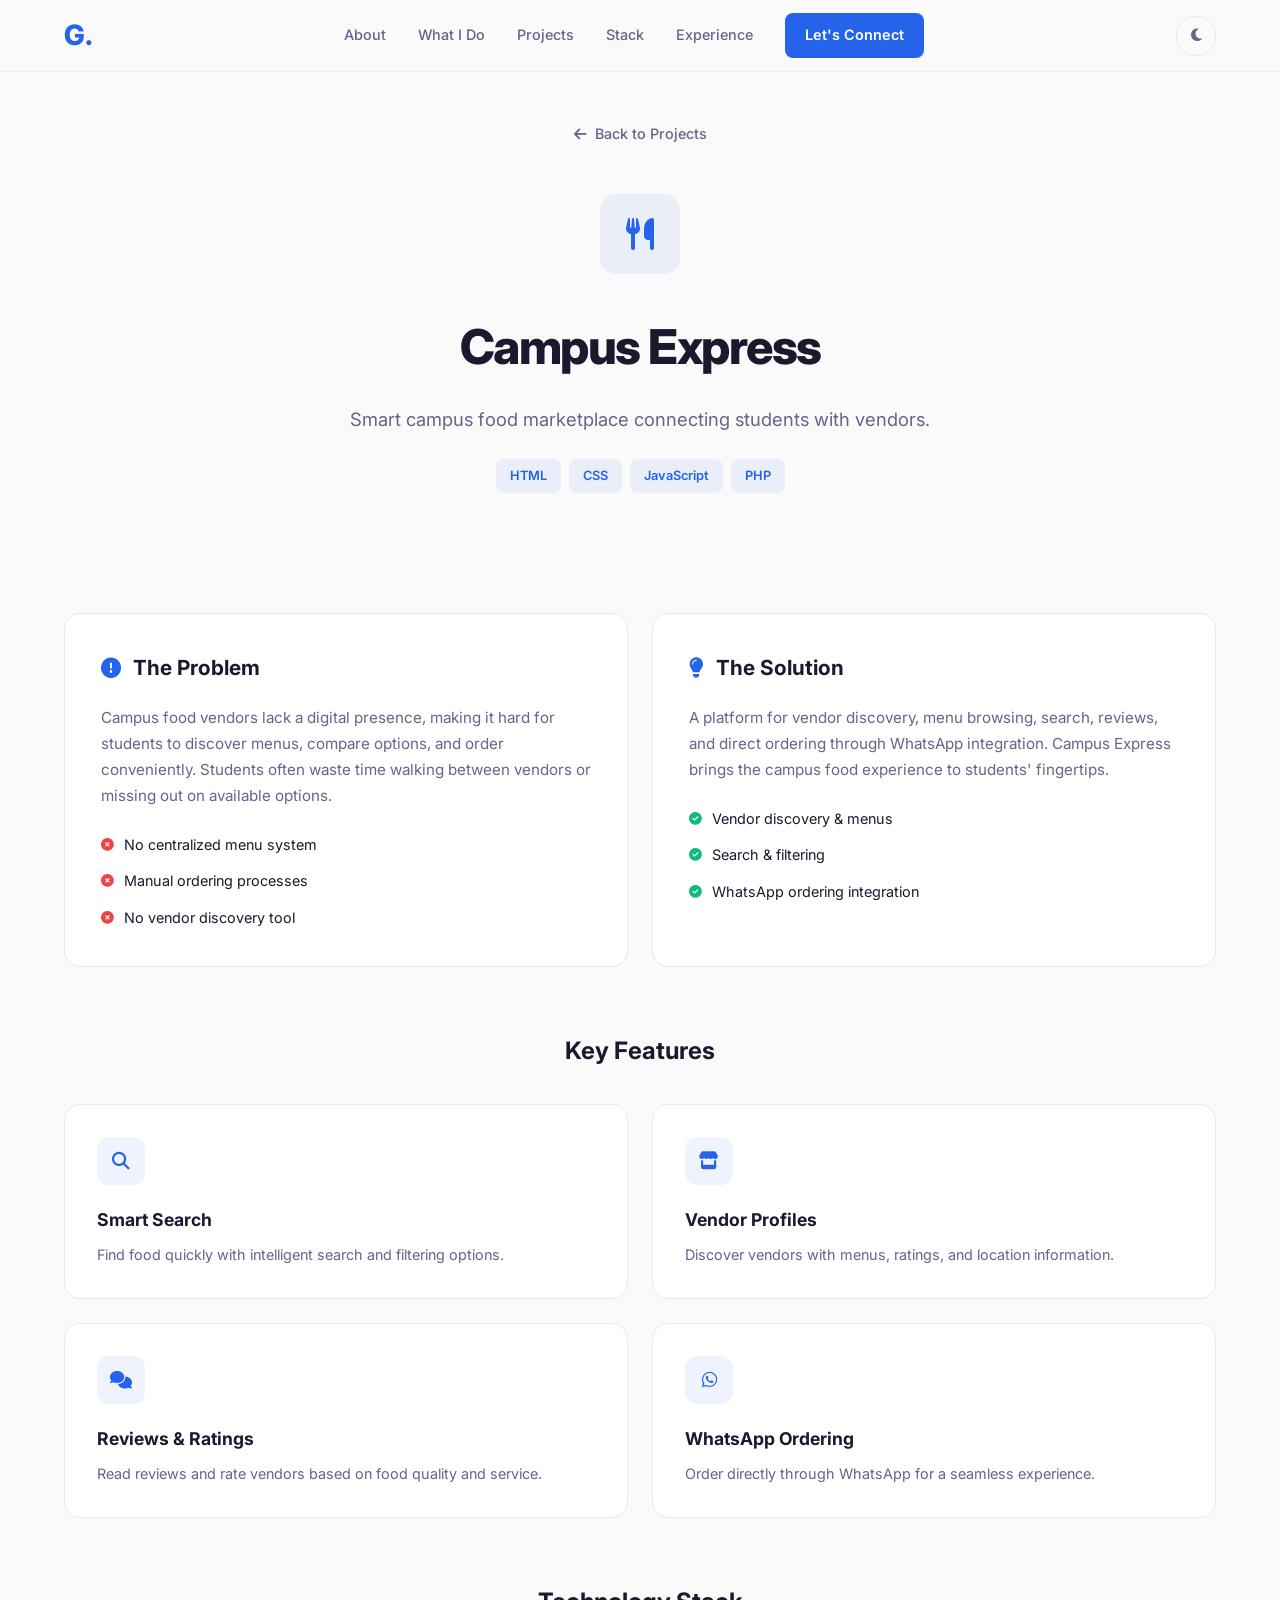
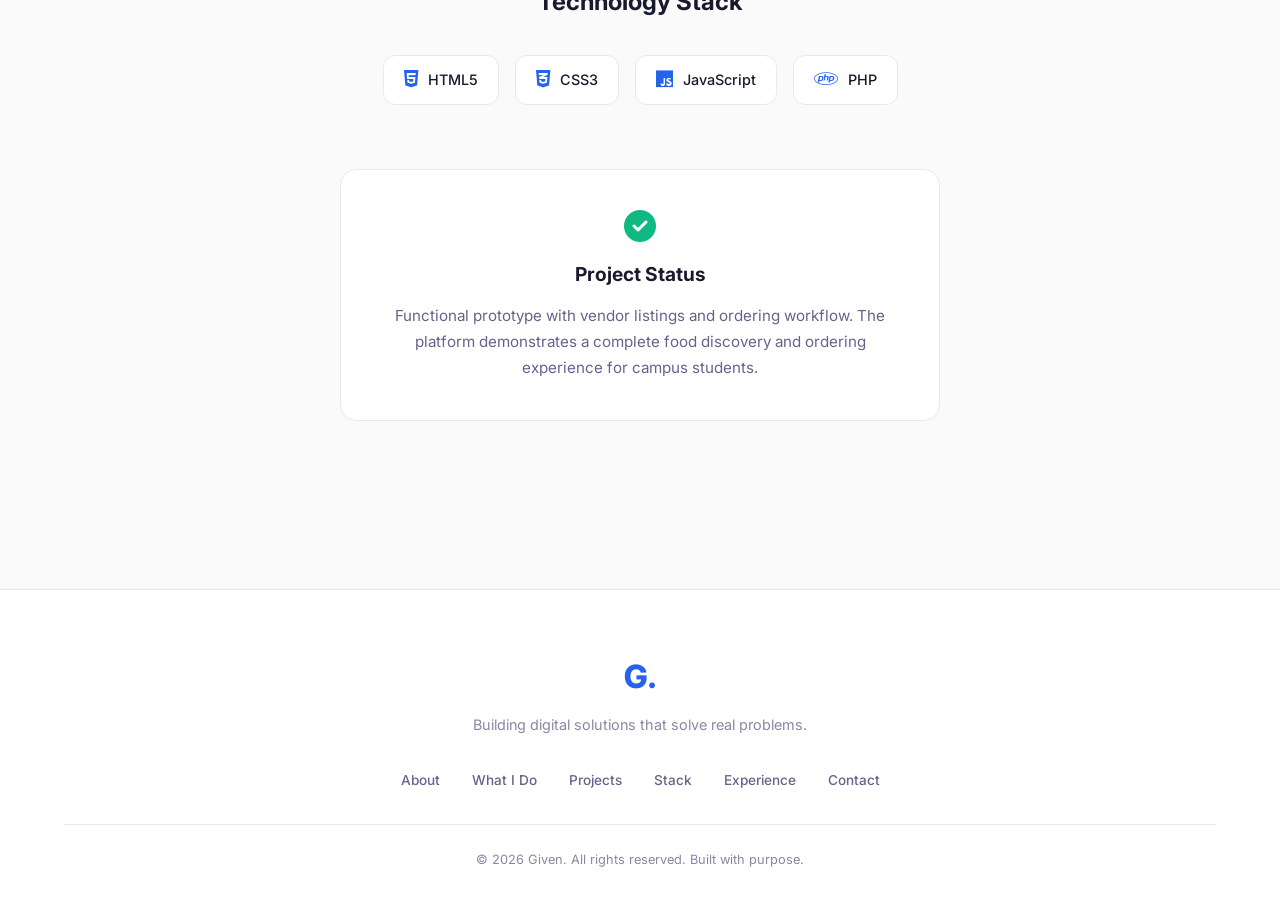
==== project-1.html @ f376f9a6 "Initial commit: Portfolio site with individual project pages" ====
<!DOCTYPE html>
<html lang="en">
<head>
  <meta charset="UTF-8">
  <meta name="viewport" content="width=device-width, initial-scale=1.0">
  <title>Campus Express — Given Portfolio</title>
  <link rel="stylesheet" href="css/style.css">
  <link rel="preconnect" href="https://fonts.googleapis.com">
  <link rel="preconnect" href="https://fonts.gstatic.com" crossorigin>
  <link href="https://fonts.googleapis.com/css2?family=Inter:wght@300;400;500;600;700;800;900&display=swap" rel="stylesheet">
  <link rel="stylesheet" href="https://cdnjs.cloudflare.com/ajax/libs/font-awesome/6.5.0/css/all.min.css">
</head>
<body>

  <!-- Navigation -->
  <nav class="navbar" id="navbar">
    <div class="nav-container">
      <a href="index.html" class="nav-logo">G.</a>
      <div class="nav-links" id="nav-links">
        <a href="index.html#about" class="nav-link">About</a>
        <a href="index.html#capabilities" class="nav-link">What I Do</a>
        <a href="index.html#projects" class="nav-link">Projects</a>
        <a href="index.html#stack" class="nav-link">Stack</a>
        <a href="index.html#experience" class="nav-link">Experience</a>
        <a href="index.html#contact" class="nav-link nav-link--cta">Let's Connect</a>
      </div>
      <button class="nav-toggle" id="nav-toggle" aria-label="Toggle navigation">
        <span></span><span></span><span></span>
      </button>
      <button class="theme-toggle" id="theme-toggle" aria-label="Toggle theme">
        <i class="fas fa-moon"></i>
      </button>
    </div>
  </nav>

  <!-- Project Hero -->
  <section class="section project-hero">
    <div class="container">
      <a href="index.html#projects" class="project-back">
        <i class="fas fa-arrow-left"></i>
        Back to Projects
      </a>
      <div class="project-hero-content">
        <div class="project-icon-large">
          <i class="fas fa-utensils"></i>
        </div>
        <h1 class="project-hero-title">Campus Express</h1>
        <p class="project-hero-tagline">Smart campus food marketplace connecting students with vendors.</p>
        <div class="project-hero-tech">
          <span>HTML</span>
          <span>CSS</span>
          <span>JavaScript</span>
          <span>PHP</span>
        </div>
      </div>
    </div>
  </section>

  <!-- Project Details -->
  <section class="section project-details">
    <div class="container">
      <div class="project-detail-grid">
        <!-- Problem Section -->
        <div class="project-detail-card">
          <div class="project-detail-header">
            <i class="fas fa-exclamation-circle"></i>
            <h2>The Problem</h2>
          </div>
          <p>Campus food vendors lack a digital presence, making it hard for students to discover menus, compare options, and order conveniently. Students often waste time walking between vendors or missing out on available options.</p>
          <div class="problem-points">
            <div class="problem-point">
              <i class="fas fa-times-circle"></i>
              <span>No centralized menu system</span>
            </div>
            <div class="problem-point">
              <i class="fas fa-times-circle"></i>
              <span>Manual ordering processes</span>
            </div>
            <div class="problem-point">
              <i class="fas fa-times-circle"></i>
              <span>No vendor discovery tool</span>
            </div>
          </div>
        </div>

        <!-- Solution Section -->
        <div class="project-detail-card">
          <div class="project-detail-header">
            <i class="fas fa-lightbulb"></i>
            <h2>The Solution</h2>
          </div>
          <p>A platform for vendor discovery, menu browsing, search, reviews, and direct ordering through WhatsApp integration. Campus Express brings the campus food experience to students' fingertips.</p>
          <div class="solution-points">
            <div class="solution-point">
              <i class="fas fa-check-circle"></i>
              <span>Vendor discovery & menus</span>
            </div>
            <div class="solution-point">
              <i class="fas fa-check-circle"></i>
              <span>Search & filtering</span>
            </div>
            <div class="solution-point">
              <i class="fas fa-check-circle"></i>
              <span>WhatsApp ordering integration</span>
            </div>
          </div>
        </div>
      </div>

      <!-- Features Section -->
      <div class="project-features">
        <h2>Key Features</h2>
        <div class="features-grid">
          <div class="feature-card">
            <div class="feature-icon">
              <i class="fas fa-search"></i>
            </div>
            <h3>Smart Search</h3>
            <p>Find food quickly with intelligent search and filtering options.</p>
          </div>
          <div class="feature-card">
            <div class="feature-icon">
              <i class="fas fa-store"></i>
            </div>
            <h3>Vendor Profiles</h3>
            <p>Discover vendors with menus, ratings, and location information.</p>
          </div>
          <div class="feature-card">
            <div class="feature-icon">
              <i class="fas fa-comments"></i>
            </div>
            <h3>Reviews & Ratings</h3>
            <p>Read reviews and rate vendors based on food quality and service.</p>
          </div>
          <div class="feature-card">
            <div class="feature-icon">
              <i class="fab fa-whatsapp"></i>
            </div>
            <h3>WhatsApp Ordering</h3>
            <p>Order directly through WhatsApp for a seamless experience.</p>
          </div>
        </div>
      </div>

      <!-- Tech Stack -->
      <div class="project-tech-section">
        <h2>Technology Stack</h2>
        <div class="tech-stack-grid">
          <div class="tech-item">
            <i class="fab fa-html5"></i>
            <span>HTML5</span>
          </div>
          <div class="tech-item">
            <i class="fab fa-css3-alt"></i>
            <span>CSS3</span>
          </div>
          <div class="tech-item">
            <i class="fab fa-js"></i>
            <span>JavaScript</span>
          </div>
          <div class="tech-item">
            <i class="fab fa-php"></i>
            <span>PHP</span>
          </div>
        </div>
      </div>

      <!-- Project Result -->
      <div class="project-result-section">
        <div class="result-card">
          <i class="fas fa-check-circle"></i>
          <h3>Project Status</h3>
          <p>Functional prototype with vendor listings and ordering workflow. The platform demonstrates a complete food discovery and ordering experience for campus students.</p>
        </div>
      </div>
    </div>
  </section>

  <!-- Footer -->
  <footer class="footer">
    <div class="container footer-content">
      <div class="footer-brand">
        <span class="footer-logo">G.</span>
        <p>Building digital solutions that solve real problems.</p>
      </div>
      <div class="footer-links">
        <a href="index.html#about">About</a>
        <a href="index.html#capabilities">What I Do</a>
        <a href="index.html#projects">Projects</a>
        <a href="index.html#stack">Stack</a>
        <a href="index.html#experience">Experience</a>
        <a href="index.html#contact">Contact</a>
      </div>
      <div class="footer-bottom">
        <p>&copy; 2026 Given. All rights reserved. Built with purpose.</p>
      </div>
    </div>
  </footer>

  <script src="js/main.js"></script>
</body>
</html>
---- css/style.css ----
/* ============================================
   GIVEN PORTFOLIO - Premium Modern Styles
   ============================================ */

/* CSS Variables */
:root {
  --color-bg: #fafafa;
  --color-bg-alt: #ffffff;
  --color-bg-card: #ffffff;
  --color-text: #1a1a2e;
  --color-text-secondary: #64648c;
  --color-text-muted: #8888a4;
  --color-primary: #2563eb;
  --color-primary-hover: #1d4ed8;
  --color-primary-light: rgba(37, 99, 235, 0.08);
  --color-accent: #7c3aed;
  --color-accent-light: rgba(124, 58, 237, 0.08);
  --color-border: #e8e8f0;
  --color-border-light: #f0f0f8;
  --color-success: #10b981;
  --color-warning: #f59e0b;
  --color-card-shadow: 0 1px 3px rgba(0,0,0,0.04), 0 4px 12px rgba(0,0,0,0.03);
  --color-card-shadow-hover: 0 4px 12px rgba(0,0,0,0.06), 0 12px 32px rgba(0,0,0,0.06);
  --radius-sm: 8px;
  --radius-md: 12px;
  --radius-lg: 16px;
  --radius-xl: 24px;
  --font-family: 'Inter', -apple-system, BlinkMacSystemFont, sans-serif;
  --transition: 0.3s cubic-bezier(0.4, 0, 0.2, 1);
  --transition-fast: 0.15s ease;
  --max-width: 1200px;
  --nav-height: 72px;
}

[data-theme="dark"] {
  --color-bg: #0a0a14;
  --color-bg-alt: #12121e;
  --color-bg-card: #16162a;
  --color-text: #e8e8f4;
  --color-text-secondary: #a0a0c0;
  --color-text-muted: #6a6a8c;
  --color-border: #1e1e36;
  --color-border-light: #1a1a30;
  --color-card-shadow: 0 1px 3px rgba(0,0,0,0.2), 0 4px 12px rgba(0,0,0,0.15);
  --color-card-shadow-hover: 0 4px 12px rgba(0,0,0,0.3), 0 12px 32px rgba(0,0,0,0.25);
}

/* Reset */
*, *::before, *::after {
  box-sizing: border-box;
  margin: 0;
  padding: 0;
}

html {
  scroll-behavior: smooth;
  scroll-padding-top: var(--nav-height);
}

body {
  font-family: var(--font-family);
  background-color: var(--color-bg);
  color: var(--color-text);
  line-height: 1.7;
  -webkit-font-smoothing: antialiased;
  transition: background-color var(--transition), color var(--transition);
}

.container {
  max-width: var(--max-width);
  margin: 0 auto;
  padding: 0 24px;
}

/* ============================================
   NAVIGATION
   ============================================ */
.navbar {
  position: fixed;
  top: 0;
  left: 0;
  right: 0;
  height: var(--nav-height);
  background: rgba(250, 250, 250, 0.8);
  backdrop-filter: blur(20px);
  -webkit-backdrop-filter: blur(20px);
  border-bottom: 1px solid var(--color-border-light);
  z-index: 1000;
  transition: background var(--transition), border-color var(--transition);
}

[data-theme="dark"] .navbar {
  background: rgba(10, 10, 20, 0.8);
}

.nav-container {
  max-width: var(--max-width);
  margin: 0 auto;
  padding: 0 24px;
  height: 100%;
  display: flex;
  align-items: center;
  justify-content: space-between;
}

.nav-logo {
  font-size: 1.75rem;
  font-weight: 800;
  color: var(--color-primary);
  text-decoration: none;
  letter-spacing: -0.5px;
}

.nav-links {
  display: flex;
  align-items: center;
  gap: 32px;
}

.nav-link {
  font-size: 0.9rem;
  font-weight: 500;
  color: var(--color-text-secondary);
  text-decoration: none;
  transition: color var(--transition-fast);
  position: relative;
}

.nav-link:hover {
  color: var(--color-text);
}

.nav-link::after {
  content: '';
  position: absolute;
  bottom: -4px;
  left: 0;
  width: 0;
  height: 2px;
  background: var(--color-primary);
  transition: width var(--transition);
}

.nav-link:hover::after {
  width: 100%;
}

.nav-link--cta {
  background: var(--color-primary);
  color: #ffffff !important;
  padding: 10px 20px;
  border-radius: var(--radius-sm);
  font-weight: 600;
}

.nav-link--cta::after {
  display: none;
}

.nav-link--cta:hover {
  background: var(--color-primary-hover);
  color: #ffffff !important;
}

.nav-toggle {
  display: none;
  flex-direction: column;
  gap: 5px;
  background: none;
  border: none;
  cursor: pointer;
  padding: 4px;
}

.nav-toggle span {
  width: 22px;
  height: 2px;
  background: var(--color-text);
  transition: var(--transition);
  border-radius: 2px;
}

.theme-toggle {
  background: none;
  border: 1px solid var(--color-border);
  border-radius: 50%;
  width: 40px;
  height: 40px;
  display: flex;
  align-items: center;
  justify-content: center;
  cursor: pointer;
  color: var(--color-text-secondary);
  transition: var(--transition);
  font-size: 0.9rem;
}

.theme-toggle:hover {
  border-color: var(--color-primary);
  color: var(--color-primary);
}

/* ============================================
   HERO SECTION
   ============================================ */
.hero {
  min-height: 100vh;
  display: flex;
  align-items: center;
  justify-content: center;
  position: relative;
  overflow: hidden;
  padding-top: var(--nav-height);
}

.hero-bg {
  position: absolute;
  inset: 0;
  overflow: hidden;
}

.hero-grid {
  position: absolute;
  inset: -50%;
  background-image:
    linear-gradient(var(--color-border-light) 1px, transparent 1px),
    linear-gradient(90deg, var(--color-border-light) 1px, transparent 1px);
  background-size: 60px 60px;
  opacity: 0.5;
  animation: gridMove 20s linear infinite;
}

@keyframes gridMove {
  0% { transform: translate(0, 0); }
  100% { transform: translate(60px, 60px); }
}

.hero-content {
  text-align: center;
  position: relative;
  z-index: 1;
}

.hero-badge {
  display: inline-flex;
  align-items: center;
  gap: 8px;
  background: var(--color-primary-light);
  color: var(--color-primary);
  padding: 8px 16px;
  border-radius: 100px;
  font-size: 0.85rem;
  font-weight: 600;
  margin-bottom: 32px;
}

.hero-badge-dot {
  width: 8px;
  height: 8px;
  background: var(--color-success);
  border-radius: 50%;
  animation: pulse 2s ease-in-out infinite;
}

@keyframes pulse {
  0%, 100% { opacity: 1; }
  50% { opacity: 0.4; }
}

.hero-title {
  font-size: clamp(2.5rem, 6vw, 4.5rem);
  font-weight: 800;
  line-height: 1.1;
  letter-spacing: -2px;
  margin-bottom: 24px;
}

.hero-title-accent {
  background: linear-gradient(135deg, var(--color-primary), var(--color-accent));
  -webkit-background-clip: text;
  -webkit-text-fill-color: transparent;
  background-clip: text;
}

.hero-subtitle {
  font-size: 1.15rem;
  color: var(--color-text-secondary);
  max-width: 600px;
  margin: 0 auto 40px;
  line-height: 1.8;
}

.hero-actions {
  display: flex;
  gap: 16px;
  justify-content: center;
  margin-bottom: 64px;
}

.btn {
  display: inline-flex;
  align-items: center;
  gap: 8px;
  padding: 14px 28px;
  border-radius: var(--radius-sm);
  font-size: 0.95rem;
  font-weight: 600;
  text-decoration: none;
  transition: var(--transition);
  border: none;
  cursor: pointer;
}

.btn-primary {
  background: var(--color-primary);
  color: #ffffff;
}

.btn-primary:hover {
  background: var(--color-primary-hover);
  transform: translateY(-2px);
  box-shadow: 0 8px 24px rgba(37, 99, 235, 0.3);
}

.btn-outline {
  background: transparent;
  color: var(--color-text);
  border: 1.5px solid var(--color-border);
}

.btn-outline:hover {
  border-color: var(--color-primary);
  color: var(--color-primary);
  transform: translateY(-2px);
}

.hero-stats {
  display: flex;
  gap: 48px;
  justify-content: center;
}

.hero-stat {
  text-align: center;
}

.hero-stat-number {
  display: block;
  font-size: 2rem;
  font-weight: 800;
  color: var(--color-text);
}

.hero-stat-label {
  font-size: 0.85rem;
  color: var(--color-text-muted);
}

.hero-scroll {
  position: absolute;
  bottom: 32px;
  left: 50%;
  transform: translateX(-50%);
}

.hero-scroll a {
  display: flex;
  align-items: center;
  justify-content: center;
  width: 40px;
  height: 40px;
  border-radius: 50%;
  border: 1px solid var(--color-border);
  color: var(--color-text-muted);
  text-decoration: none;
  transition: var(--transition);
  animation: bounce 2s ease-in-out infinite;
}

.hero-scroll a:hover {
  border-color: var(--color-primary);
  color: var(--color-primary);
}

@keyframes bounce {
  0%, 100% { transform: translateY(0); }
  50% { transform: translateY(6px); }
}

/* ============================================
   SECTIONS
   ============================================ */
.section {
  padding: 120px 0;
}

.section-header {
  text-align: center;
  margin-bottom: 64px;
}

.section-label {
  display: inline-block;
  font-size: 0.8rem;
  font-weight: 700;
  text-transform: uppercase;
  letter-spacing: 2px;
  color: var(--color-primary);
  margin-bottom: 12px;
}

.section-title {
  font-size: clamp(2rem, 4vw, 2.75rem);
  font-weight: 800;
  letter-spacing: -1px;
  margin-bottom: 16px;
}

.section-subtitle {
  font-size: 1.1rem;
  color: var(--color-text-secondary);
  max-width: 500px;
  margin: 0 auto;
}

/* ============================================
   ABOUT SECTION
   ============================================ */
.about-grid {
  display: grid;
  grid-template-columns: 1fr 1.5fr;
  gap: 80px;
  align-items: center;
}

.about-image {
  position: relative;
}

.about-image-wrapper {
  position: relative;
  z-index: 1;
  border-radius: var(--radius-lg);
  overflow: hidden;
  aspect-ratio: 4/5;
  box-shadow: 0 8px 32px rgba(0,0,0,0.1);
}

.about-photo {
  width: 100%;
  height: 100%;
  object-fit: cover;
  object-position: center top;
  display: block;
}

.about-image-placeholder {
  width: 100%;
  height: 100%;
  background: linear-gradient(135deg, var(--color-primary-light), var(--color-accent-light));
  display: flex;
  align-items: center;
  justify-content: center;
  font-size: 4rem;
  color: var(--color-primary);
}

.about-image-accent {
  position: absolute;
  top: -12px;
  right: -12px;
  width: 100%;
  height: 100%;
  border: 2px solid var(--color-primary);
  border-radius: var(--radius-lg);
  opacity: 0.2;
}

.about-lead {
  font-size: 1.35rem;
  font-weight: 700;
  color: var(--color-text);
  margin-bottom: 20px;
  line-height: 1.5;
}

.about-content p {
  color: var(--color-text-secondary);
  margin-bottom: 16px;
}

.about-traits {
  display: flex;
  flex-wrap: wrap;
  gap: 8px;
  margin-top: 24px;
}

.trait {
  padding: 6px 14px;
  background: var(--color-bg);
  border: 1px solid var(--color-border);
  border-radius: 100px;
  font-size: 0.8rem;
  font-weight: 500;
  color: var(--color-text-secondary);
}

/* ============================================
   CAPABILITIES SECTION
   ============================================ */
.capabilities {
  background: var(--color-bg-alt);
}

.capabilities-grid {
  display: grid;
  grid-template-columns: repeat(2, 1fr);
  gap: 24px;
}

.capability-card {
  background: var(--color-bg-card);
  border: 1px solid var(--color-border);
  border-radius: var(--radius-lg);
  padding: 40px;
  transition: var(--transition);
}

.capability-card:hover {
  transform: translateY(-4px);
  box-shadow: var(--color-card-shadow-hover);
  border-color: var(--color-primary);
}

.capability-icon {
  width: 56px;
  height: 56px;
  border-radius: var(--radius-md);
  background: var(--color-primary-light);
  display: flex;
  align-items: center;
  justify-content: center;
  font-size: 1.25rem;
  color: var(--color-primary);
  margin-bottom: 24px;
}

.capability-title {
  font-size: 1.25rem;
  font-weight: 700;
  margin-bottom: 12px;
}

.capability-desc {
  color: var(--color-text-secondary);
  font-size: 0.95rem;
  margin-bottom: 20px;
  line-height: 1.7;
}

.capability-tags {
  display: flex;
  flex-wrap: wrap;
  gap: 6px;
}

.capability-tags span {
  padding: 4px 10px;
  background: var(--color-bg);
  border-radius: var(--radius-sm);
  font-size: 0.75rem;
  font-weight: 500;
  color: var(--color-text-muted);
}

/* ============================================
   PROJECTS SECTION
   ============================================ */
.projects-filter {
  display: flex;
  justify-content: center;
  gap: 8px;
  margin-bottom: 48px;
}

.filter-btn {
  padding: 8px 20px;
  border: 1px solid var(--color-border);
  border-radius: 100px;
  background: transparent;
  color: var(--color-text-secondary);
  font-size: 0.85rem;
  font-weight: 500;
  cursor: pointer;
  transition: var(--transition);
  font-family: var(--font-family);
}

.filter-btn:hover,
.filter-btn.active {
  background: var(--color-primary);
  color: #ffffff;
  border-color: var(--color-primary);
}

.projects-grid {
  display: grid;
  grid-template-columns: repeat(2, 1fr);
  gap: 24px;
}

.project-card {
  background: var(--color-bg-card);
  border: 1px solid var(--color-border);
  border-radius: var(--radius-lg);
  padding: 36px;
  transition: var(--transition);
  display: flex;
  flex-direction: column;
}

.project-card:hover {
  transform: translateY(-4px);
  box-shadow: var(--color-card-shadow-hover);
}

.project-card-header {
  display: flex;
  justify-content: space-between;
  align-items: flex-start;
  margin-bottom: 20px;
}

.project-icon {
  width: 48px;
  height: 48px;
  border-radius: var(--radius-md);
  background: var(--color-primary-light);
  display: flex;
  align-items: center;
  justify-content: center;
  font-size: 1.1rem;
  color: var(--color-primary);
}

.project-links {
  display: flex;
  gap: 8px;
}

.project-link {
  width: 36px;
  height: 36px;
  border-radius: 50%;
  border: 1px solid var(--color-border);
  display: flex;
  align-items: center;
  justify-content: center;
  color: var(--color-text-muted);
  text-decoration: none;
  transition: var(--transition);
  font-size: 0.8rem;
}

.project-link:hover {
  border-color: var(--color-primary);
  color: var(--color-primary);
}

.project-title {
  font-size: 1.3rem;
  font-weight: 700;
  margin-bottom: 8px;
}

.project-tagline {
  color: var(--color-text-secondary);
  font-size: 0.9rem;
  margin-bottom: 20px;
}

.project-story {
  display: flex;
  flex-direction: column;
  gap: 12px;
  margin-bottom: 20px;
  padding: 16px;
  background: var(--color-bg);
  border-radius: var(--radius-md);
}

.project-step {
  font-size: 0.85rem;
}

.step-label {
  display: inline-block;
  font-size: 0.7rem;
  font-weight: 700;
  text-transform: uppercase;
  letter-spacing: 1px;
  color: var(--color-primary);
  margin-bottom: 4px;
}

.project-step p {
  color: var(--color-text-secondary);
  font-size: 0.85rem;
  line-height: 1.6;
}

.project-tech {
  display: flex;
  flex-wrap: wrap;
  gap: 6px;
  margin-bottom: 16px;
}

.project-tech span {
  padding: 4px 10px;
  background: var(--color-primary-light);
  border-radius: var(--radius-sm);
  font-size: 0.75rem;
  font-weight: 600;
  color: var(--color-primary);
}

.project-result {
  display: flex;
  align-items: center;
  gap: 8px;
  padding-top: 16px;
  border-top: 1px solid var(--color-border-light);
  font-size: 0.85rem;
  color: var(--color-success);
}

.project-result i {
  font-size: 0.9rem;
}

/* Experiments */
.experiments {
  margin-top: 64px;
  padding: 40px;
  background: var(--color-bg-card);
  border: 1px solid var(--color-border);
  border-radius: var(--radius-lg);
}

.experiments-header {
  display: flex;
  align-items: center;
  gap: 12px;
  margin-bottom: 8px;
}

.experiments-header i {
  color: var(--color-accent);
  font-size: 1.1rem;
}

.experiments-header h3 {
  font-size: 1.1rem;
  font-weight: 700;
}

.experiments > p {
  color: var(--color-text-secondary);
  margin-bottom: 20px;
  font-size: 0.9rem;
}

.experiments-grid {
  display: grid;
  grid-template-columns: repeat(2, 1fr);
  gap: 12px;
}

.experiment-item {
  display: flex;
  align-items: center;
  gap: 12px;
  padding: 12px 16px;
  background: var(--color-bg);
  border-radius: var(--radius-sm);
  font-size: 0.85rem;
}

.experiment-status {
  padding: 3px 8px;
  border-radius: 4px;
  font-size: 0.7rem;
  font-weight: 700;
  text-transform: uppercase;
  letter-spacing: 0.5px;
  white-space: nowrap;
}

.experiment-status.exploring {
  background: rgba(124, 58, 237, 0.1);
  color: var(--color-accent);
}

.experiment-status.learning {
  background: rgba(16, 185, 129, 0.1);
  color: var(--color-success);
}

/* ============================================
   TECHNOLOGY STACK
   ============================================ */
.stack {
  background: var(--color-bg-alt);
}

.stack-grid {
  display: grid;
  grid-template-columns: repeat(3, 1fr);
  gap: 24px;
}

.stack-category {
  background: var(--color-bg-card);
  border: 1px solid var(--color-border);
  border-radius: var(--radius-lg);
  padding: 32px;
}

.stack-category-title {
  display: flex;
  align-items: center;
  gap: 10px;
  font-size: 1rem;
  font-weight: 700;
  margin-bottom: 20px;
  color: var(--color-text);
}

.stack-category-title i {
  color: var(--color-primary);
  font-size: 0.9rem;
}

.stack-items {
  display: flex;
  flex-wrap: wrap;
  gap: 8px;
}

.stack-item {
  display: flex;
  align-items: center;
  gap: 8px;
  padding: 8px 14px;
  background: var(--color-bg);
  border: 1px solid var(--color-border-light);
  border-radius: var(--radius-sm);
  font-size: 0.8rem;
  font-weight: 500;
  transition: var(--transition);
}

.stack-item i {
  font-size: 1rem;
  color: var(--color-primary);
}

.stack-item.learning {
  border-style: dashed;
  border-color: var(--color-accent);
}

.stack-item.learning i {
  color: var(--color-accent);
}

.stack-item:hover {
  border-color: var(--color-primary);
  transform: translateY(-2px);
}

/* ============================================
   EXPERIENCE / TIMELINE
   ============================================ */
.timeline {
  max-width: 700px;
  margin: 0 auto;
  position: relative;
}

.timeline::before {
  content: '';
  position: absolute;
  left: 16px;
  top: 0;
  bottom: 0;
  width: 2px;
  background: var(--color-border);
}

.timeline-item {
  position: relative;
  padding-left: 56px;
  padding-bottom: 48px;
}

.timeline-item:last-child {
  padding-bottom: 0;
}

.timeline-dot {
  position: absolute;
  left: 8px;
  top: 4px;
  width: 18px;
  height: 18px;
  border-radius: 50%;
  background: var(--color-primary);
  border: 3px solid var(--color-bg);
  z-index: 1;
}

.timeline-content {
  background: var(--color-bg-card);
  border: 1px solid var(--color-border);
  border-radius: var(--radius-lg);
  padding: 32px;
}

.timeline-header {
  display: flex;
  justify-content: space-between;
  align-items: flex-start;
  margin-bottom: 12px;
  flex-wrap: wrap;
  gap: 8px;
}

.timeline-header h3 {
  font-size: 1.15rem;
  font-weight: 700;
}

.timeline-date {
  font-size: 0.8rem;
  font-weight: 600;
  color: var(--color-primary);
  background: var(--color-primary-light);
  padding: 4px 12px;
  border-radius: 100px;
}

.timeline-content > p {
  color: var(--color-text-secondary);
  font-size: 0.9rem;
  margin-bottom: 16px;
}

.timeline-learnings {
  display: flex;
  flex-direction: column;
  gap: 8px;
}

.learning-item {
  display: flex;
  align-items: center;
  gap: 10px;
  font-size: 0.85rem;
  color: var(--color-text-secondary);
}

.learning-item i {
  color: var(--color-success);
  font-size: 0.75rem;
}

/* ============================================
   LEARNING JOURNEY
   ============================================ */
.journey {
  background: var(--color-bg-alt);
}

.journey-track {
  display: flex;
  align-items: center;
  justify-content: center;
  gap: 0;
  padding: 40px 0;
  overflow-x: auto;
}

.journey-step {
  display: flex;
  flex-direction: column;
  align-items: center;
  gap: 12px;
  min-width: 100px;
}

.journey-dot {
  width: 16px;
  height: 16px;
  border-radius: 50%;
  background: var(--color-border);
  border: 3px solid var(--color-bg);
  transition: var(--transition);
}

.journey-step.completed .journey-dot {
  background: var(--color-success);
}

.journey-step.active .journey-dot {
  background: var(--color-primary);
  box-shadow: 0 0 0 4px var(--color-primary-light);
}

.journey-step span {
  font-size: 0.75rem;
  font-weight: 600;
  color: var(--color-text-muted);
  text-align: center;
}

.journey-step.completed span,
.journey-step.active span {
  color: var(--color-text);
}

.journey-line {
  width: 40px;
  height: 2px;
  background: var(--color-border);
  margin-bottom: 28px;
}

.journey-message {
  text-align: center;
  font-size: 1.1rem;
  font-weight: 600;
  color: var(--color-text-secondary);
  margin-top: 16px;
  font-style: italic;
}

/* ============================================
   WHY WORK WITH ME
   ============================================ */
.why-grid {
  display: grid;
  grid-template-columns: repeat(3, 1fr);
  gap: 24px;
}

.why-card {
  background: var(--color-bg-card);
  border: 1px solid var(--color-border);
  border-radius: var(--radius-lg);
  padding: 40px;
  transition: var(--transition);
}

.why-card:hover {
  transform: translateY(-4px);
  box-shadow: var(--color-card-shadow-hover);
}

.why-number {
  font-size: 3rem;
  font-weight: 900;
  color: var(--color-border);
  line-height: 1;
  margin-bottom: 16px;
}

.why-card:hover .why-number {
  color: var(--color-primary);
}

.why-card h3 {
  font-size: 1.2rem;
  font-weight: 700;
  margin-bottom: 12px;
}

.why-card p {
  color: var(--color-text-secondary);
  font-size: 0.9rem;
  line-height: 1.7;
}

/* ============================================
   FUTURE VISION
   ============================================ */
.vision {
  background: var(--color-bg-alt);
}

.vision-lead {
  text-align: center;
  font-size: 1.2rem;
  font-weight: 600;
  color: var(--color-text);
  max-width: 600px;
  margin: 0 auto 40px;
  line-height: 1.6;
}

.vision-interests {
  display: flex;
  flex-wrap: wrap;
  justify-content: center;
  gap: 16px;
}

.vision-item {
  display: flex;
  align-items: center;
  gap: 10px;
  padding: 14px 24px;
  background: var(--color-bg-card);
  border: 1px solid var(--color-border);
  border-radius: var(--radius-md);
  font-size: 0.9rem;
  font-weight: 500;
  transition: var(--transition);
}

.vision-item:hover {
  border-color: var(--color-primary);
  transform: translateY(-2px);
}

.vision-item i {
  color: var(--color-primary);
  font-size: 1rem;
}

/* ============================================
   CONTACT SECTION
   ============================================ */
.contact-grid {
  display: grid;
  grid-template-columns: repeat(4, 1fr);
  gap: 20px;
}

.contact-card {
  display: flex;
  flex-direction: column;
  align-items: center;
  text-align: center;
  padding: 36px 24px;
  background: var(--color-bg-card);
  border: 1px solid var(--color-border);
  border-radius: var(--radius-lg);
  text-decoration: none;
  color: var(--color-text);
  transition: var(--transition);
}

.contact-card:hover {
  transform: translateY(-4px);
  box-shadow: var(--color-card-shadow-hover);
  border-color: var(--color-primary);
}

.contact-icon {
  width: 56px;
  height: 56px;
  border-radius: 50%;
  background: var(--color-primary-light);
  display: flex;
  align-items: center;
  justify-content: center;
  font-size: 1.25rem;
  color: var(--color-primary);
  margin-bottom: 16px;
}

.contact-label {
  font-size: 0.8rem;
  font-weight: 600;
  color: var(--color-text-muted);
  text-transform: uppercase;
  letter-spacing: 1px;
  margin-bottom: 4px;
}

.contact-value {
  font-size: 0.9rem;
  font-weight: 500;
  color: var(--color-text-secondary);
}

/* ============================================
   FOOTER
   ============================================ */
.footer {
  background: var(--color-bg-alt);
  border-top: 1px solid var(--color-border);
  padding: 60px 0 32px;
}

.footer-content {
  display: flex;
  flex-direction: column;
  align-items: center;
  gap: 32px;
}

.footer-brand {
  text-align: center;
}

.footer-logo {
  font-size: 2rem;
  font-weight: 800;
  color: var(--color-primary);
}

.footer-brand p {
  color: var(--color-text-muted);
  font-size: 0.9rem;
  margin-top: 8px;
}

.footer-links {
  display: flex;
  gap: 32px;
  flex-wrap: wrap;
  justify-content: center;
}

.footer-links a {
  color: var(--color-text-secondary);
  text-decoration: none;
  font-size: 0.85rem;
  font-weight: 500;
  transition: color var(--transition-fast);
}

.footer-links a:hover {
  color: var(--color-primary);
}

.footer-bottom {
  padding-top: 24px;
  border-top: 1px solid var(--color-border);
  width: 100%;
  text-align: center;
}

.footer-bottom p {
  font-size: 0.8rem;
  color: var(--color-text-muted);
}

/* ============================================
   PROJECT PAGES
   ============================================ */
.project-back {
  display: inline-flex;
  align-items: center;
  gap: 8px;
  color: var(--color-text-secondary);
  text-decoration: none;
  font-size: 0.9rem;
  font-weight: 500;
  margin-bottom: 48px;
  transition: var(--transition);
}

.project-back:hover {
  color: var(--color-primary);
}

.project-hero {
  padding-top: calc(var(--nav-height) + 48px);
  text-align: center;
}

.project-hero-content {
  max-width: 600px;
  margin: 0 auto;
}

.project-icon-large {
  width: 80px;
  height: 80px;
  border-radius: var(--radius-lg);
  background: var(--color-primary-light);
  display: flex;
  align-items: center;
  justify-content: center;
  font-size: 2rem;
  color: var(--color-primary);
  margin: 0 auto 32px;
}

.project-hero-title {
  font-size: clamp(2rem, 5vw, 3rem);
  font-weight: 800;
  letter-spacing: -1.5px;
  margin-bottom: 16px;
}

.project-hero-tagline {
  font-size: 1.15rem;
  color: var(--color-text-secondary);
  margin-bottom: 24px;
}

.project-hero-tech {
  display: flex;
  justify-content: center;
  flex-wrap: wrap;
  gap: 8px;
}

.project-hero-tech span {
  padding: 6px 14px;
  background: var(--color-primary-light);
  border-radius: var(--radius-sm);
  font-size: 0.8rem;
  font-weight: 600;
  color: var(--color-primary);
}

.project-details {
  padding-top: 0;
}

.project-detail-grid {
  display: grid;
  grid-template-columns: repeat(2, 1fr);
  gap: 24px;
  margin-bottom: 64px;
}

.project-detail-card {
  background: var(--color-bg-card);
  border: 1px solid var(--color-border);
  border-radius: var(--radius-lg);
  padding: 36px;
}

.project-detail-header {
  display: flex;
  align-items: center;
  gap: 12px;
  margin-bottom: 20px;
}

.project-detail-header i {
  font-size: 1.25rem;
  color: var(--color-primary);
}

.project-detail-header h2 {
  font-size: 1.3rem;
  font-weight: 700;
}

.project-detail-card > p {
  color: var(--color-text-secondary);
  font-size: 0.95rem;
  margin-bottom: 24px;
  line-height: 1.7;
}

.problem-points,
.solution-points {
  display: flex;
  flex-direction: column;
  gap: 12px;
}

.problem-point,
.solution-point {
  display: flex;
  align-items: center;
  gap: 10px;
  font-size: 0.9rem;
}

.problem-point i {
  color: #ef4444;
  font-size: 0.8rem;
}

.solution-point i {
  color: var(--color-success);
  font-size: 0.8rem;
}

.project-features {
  margin-bottom: 64px;
}

.project-features h2,
.project-tech-section h2 {
  font-size: 1.5rem;
  font-weight: 700;
  margin-bottom: 32px;
  text-align: center;
}

.features-grid {
  display: grid;
  grid-template-columns: repeat(2, 1fr);
  gap: 24px;
}

.feature-card {
  background: var(--color-bg-card);
  border: 1px solid var(--color-border);
  border-radius: var(--radius-lg);
  padding: 32px;
  transition: var(--transition);
}

.feature-card:hover {
  transform: translateY(-4px);
  box-shadow: var(--color-card-shadow-hover);
}

.feature-icon {
  width: 48px;
  height: 48px;
  border-radius: var(--radius-md);
  background: var(--color-primary-light);
  display: flex;
  align-items: center;
  justify-content: center;
  font-size: 1.1rem;
  color: var(--color-primary);
  margin-bottom: 20px;
}

.feature-card h3 {
  font-size: 1.1rem;
  font-weight: 700;
  margin-bottom: 8px;
}

.feature-card p {
  color: var(--color-text-secondary);
  font-size: 0.9rem;
  line-height: 1.6;
}

.project-tech-section {
  margin-bottom: 64px;
}

.tech-stack-grid {
  display: flex;
  justify-content: center;
  flex-wrap: wrap;
  gap: 16px;
}

.tech-item {
  display: flex;
  align-items: center;
  gap: 10px;
  padding: 12px 20px;
  background: var(--color-bg-card);
  border: 1px solid var(--color-border);
  border-radius: var(--radius-md);
  font-size: 0.9rem;
  font-weight: 500;
  transition: var(--transition);
}

.tech-item:hover {
  border-color: var(--color-primary);
  transform: translateY(-2px);
}

.tech-item i {
  font-size: 1.2rem;
  color: var(--color-primary);
}

.project-result-section {
  margin-bottom: 48px;
}

.result-card {
  background: var(--color-bg-card);
  border: 1px solid var(--color-border);
  border-radius: var(--radius-lg);
  padding: 40px;
  text-align: center;
  max-width: 600px;
  margin: 0 auto;
}

.result-card i {
  font-size: 2rem;
  color: var(--color-success);
  margin-bottom: 16px;
}

.result-card h3 {
  font-size: 1.2rem;
  font-weight: 700;
  margin-bottom: 12px;
}

.result-card p {
  color: var(--color-text-secondary);
  font-size: 0.95rem;
  line-height: 1.7;
}

/* ============================================
   ANIMATIONS
   ============================================ */
.fade-in {
  opacity: 0;
  transform: translateY(20px);
  transition: opacity 0.6s ease, transform 0.6s ease;
}

.fade-in.visible {
  opacity: 1;
  transform: translateY(0);
}

/* ============================================
   RESPONSIVE DESIGN
   ============================================ */
@media (max-width: 1024px) {
  .about-grid {
    gap: 48px;
  }

  .stack-grid {
    grid-template-columns: repeat(2, 1fr);
  }

  .why-grid {
    grid-template-columns: repeat(2, 1fr);
  }
}

@media (max-width: 768px) {
  .nav-links {
    position: fixed;
    top: var(--nav-height);
    left: 0;
    right: 0;
    background: var(--color-bg);
    border-bottom: 1px solid var(--color-border);
    flex-direction: column;
    padding: 24px;
    gap: 16px;
    transform: translateY(-100%);
    opacity: 0;
    pointer-events: none;
    transition: var(--transition);
  }

  .nav-links.active {
    transform: translateY(0);
    opacity: 1;
    pointer-events: all;
  }

  .nav-toggle {
    display: flex;
  }

  .about-grid {
    grid-template-columns: 1fr;
    gap: 40px;
  }

  .about-image {
    max-width: 300px;
    margin: 0 auto;
  }

  .capabilities-grid {
    grid-template-columns: 1fr;
  }

  .projects-grid {
    grid-template-columns: 1fr;
  }

  .stack-grid {
    grid-template-columns: 1fr;
  }

  .why-grid {
    grid-template-columns: 1fr;
  }

  .contact-grid {
    grid-template-columns: repeat(2, 1fr);
  }

  .hero-stats {
    gap: 32px;
  }

  .experiments-grid {
    grid-template-columns: 1fr;
  }

  .hero-actions {
    flex-direction: column;
    align-items: center;
  }

  .project-detail-grid {
    grid-template-columns: 1fr;
  }

  .features-grid {
    grid-template-columns: 1fr;
  }
}

@media (max-width: 480px) {
  .section {
    padding: 80px 0;
  }

  .hero-title {
    letter-spacing: -1px;
  }

  .contact-grid {
    grid-template-columns: 1fr;
  }

  .hero-stats {
    flex-direction: column;
    gap: 16px;
  }

  .footer-links {
    flex-direction: column;
    gap: 12px;
    text-align: center;
  }
}
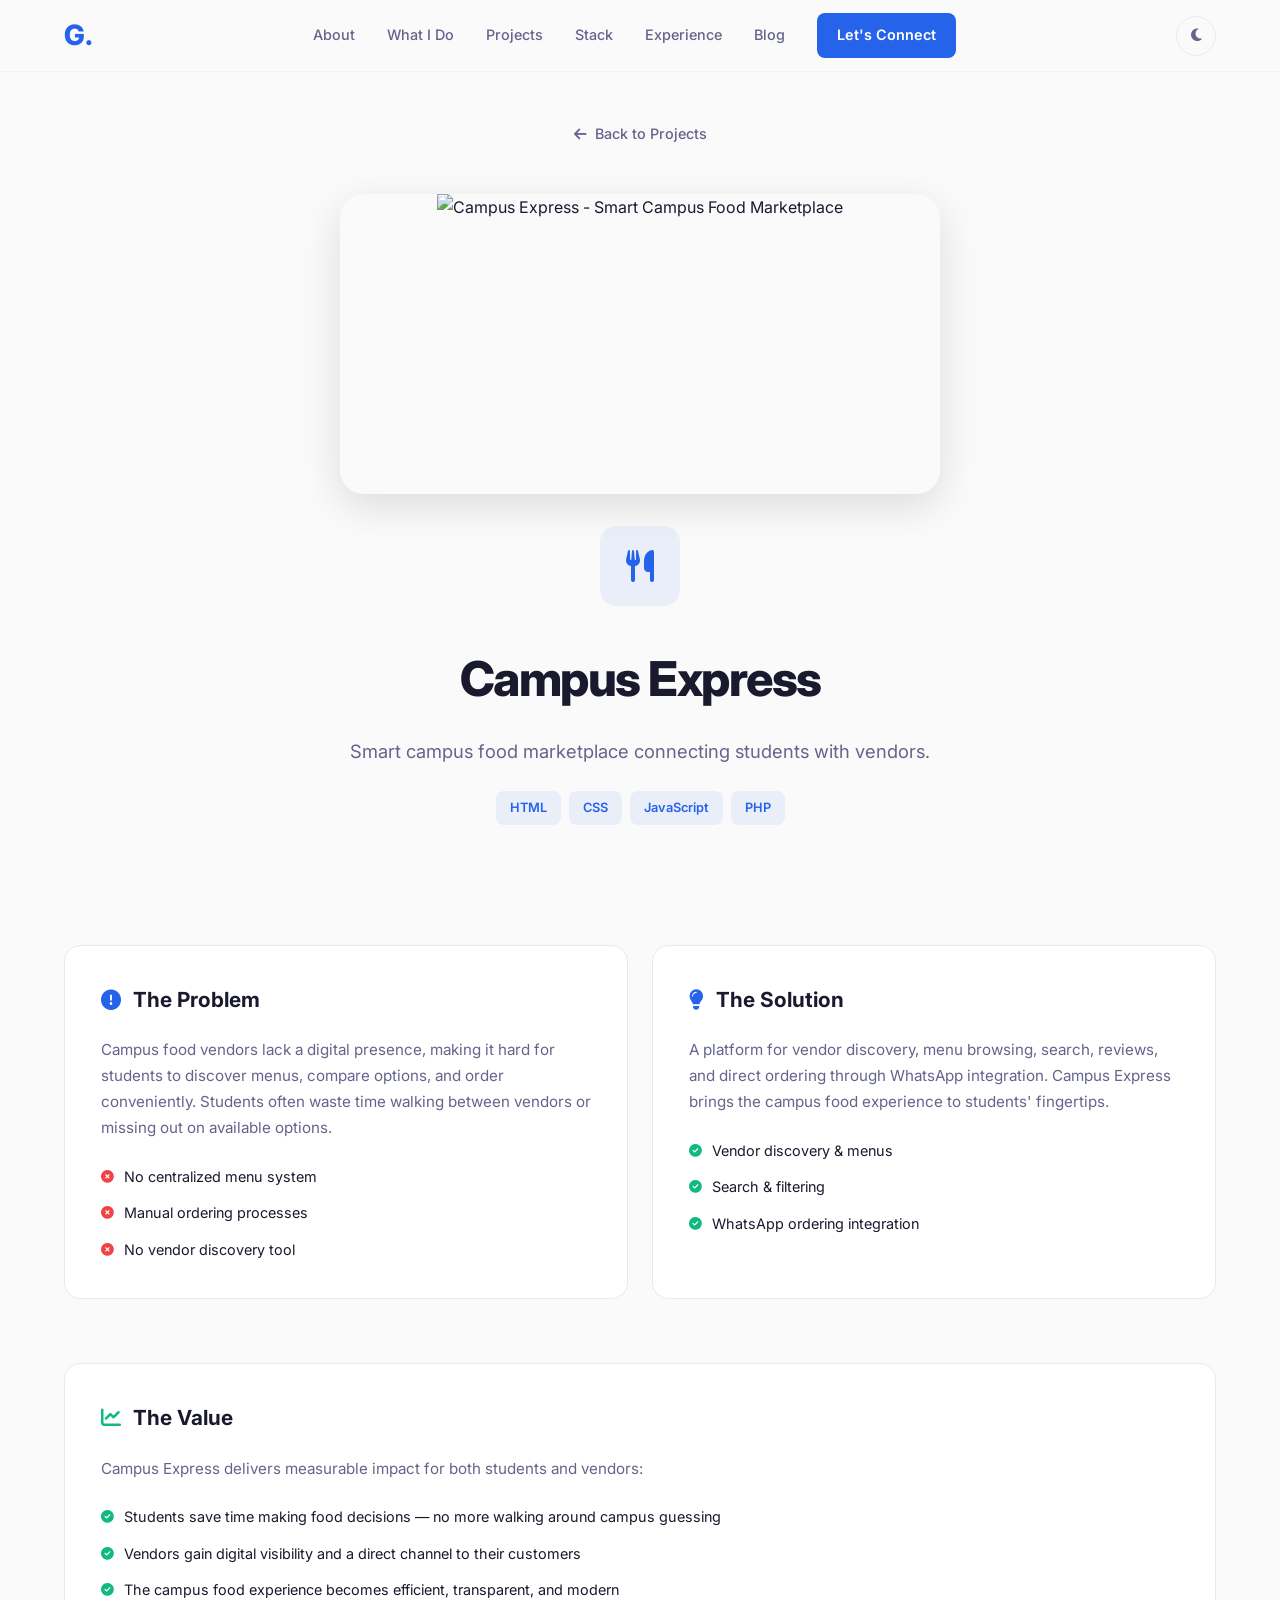
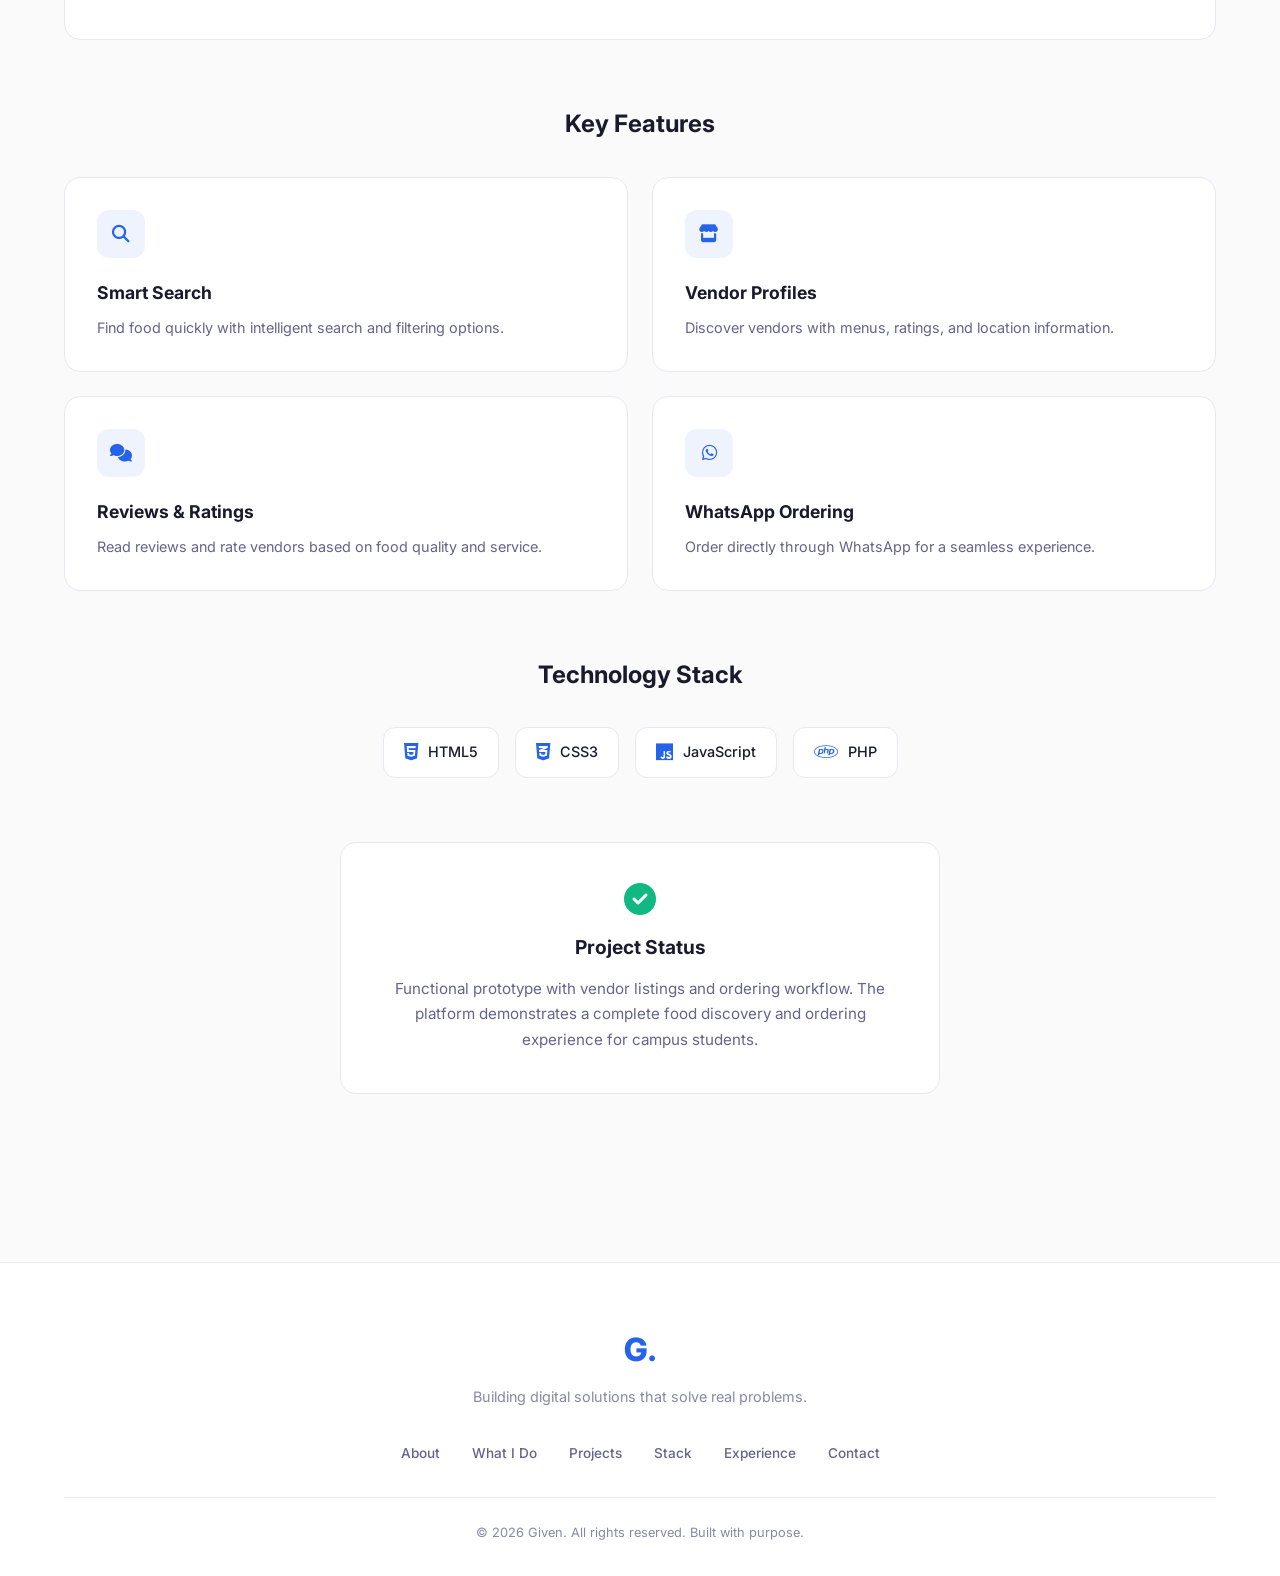
==== commit ca64a405: "Redesign portfolio with value-driven content and image support - Rename profile.jpg to profile.png (" ====
--- a/project-1.html
+++ b/project-1.html
@@ -22,6 +22,7 @@
         <a href="index.html#projects" class="nav-link">Projects</a>
         <a href="index.html#stack" class="nav-link">Stack</a>
         <a href="index.html#experience" class="nav-link">Experience</a>
+        <a href="index.html#blog" class="nav-link">Blog</a>
         <a href="index.html#contact" class="nav-link nav-link--cta">Let's Connect</a>
       </div>
       <button class="nav-toggle" id="nav-toggle" aria-label="Toggle navigation">
@@ -41,6 +42,9 @@
         Back to Projects
       </a>
       <div class="project-hero-content">
+        <div class="project-hero-image">
+          <img src="images/project-campus-express.png" alt="Campus Express - Smart Campus Food Marketplace">
+        </div>
         <div class="project-icon-large">
           <i class="fas fa-utensils"></i>
         </div>
@@ -107,6 +111,31 @@
         </div>
       </div>
 
+      <!-- Value Section -->
+      <div class="project-value-section">
+        <div class="project-detail-card project-value-card">
+          <div class="project-detail-header">
+            <i class="fas fa-chart-line"></i>
+            <h2>The Value</h2>
+          </div>
+          <p>Campus Express delivers measurable impact for both students and vendors:</p>
+          <div class="solution-points">
+            <div class="solution-point">
+              <i class="fas fa-check-circle"></i>
+              <span>Students save time making food decisions — no more walking around campus guessing</span>
+            </div>
+            <div class="solution-point">
+              <i class="fas fa-check-circle"></i>
+              <span>Vendors gain digital visibility and a direct channel to their customers</span>
+            </div>
+            <div class="solution-point">
+              <i class="fas fa-check-circle"></i>
+              <span>The campus food experience becomes efficient, transparent, and modern</span>
+            </div>
+          </div>
+        </div>
+      </div>
+
       <!-- Features Section -->
       <div class="project-features">
         <h2>Key Features</h2>
--- a/css/style.css
+++ b/css/style.css
@@ -207,38 +207,28 @@
   min-height: 100vh;
   display: flex;
   align-items: center;
-  justify-content: center;
   position: relative;
   overflow: hidden;
   padding-top: var(--nav-height);
-}
-
-.hero-bg {
-  position: absolute;
-  inset: 0;
-  overflow: hidden;
-}
-
-.hero-grid {
-  position: absolute;
-  inset: -50%;
-  background-image:
-    linear-gradient(var(--color-border-light) 1px, transparent 1px),
-    linear-gradient(90deg, var(--color-border-light) 1px, transparent 1px);
-  background-size: 60px 60px;
-  opacity: 0.5;
-  animation: gridMove 20s linear infinite;
-}
-
-@keyframes gridMove {
-  0% { transform: translate(0, 0); }
-  100% { transform: translate(60px, 60px); }
+  background: linear-gradient(135deg, #f8faff 0%, #eef2ff 100%);
+}
+
+[data-theme="dark"] .hero {
+  background: linear-gradient(135deg, #0a0a14 0%, #0f1629 100%);
+}
+
+.hero-container {
+  display: grid;
+  grid-template-columns: 1fr 1fr;
+  gap: 60px;
+  align-items: center;
+  width: 100%;
+  padding: 60px 24px;
 }
 
 .hero-content {
-  text-align: center;
   position: relative;
-  z-index: 1;
+  z-index: 2;
 }
 
 .hero-badge {
@@ -251,7 +241,7 @@
   border-radius: 100px;
   font-size: 0.85rem;
   font-weight: 600;
-  margin-bottom: 32px;
+  margin-bottom: 24px;
 }
 
 .hero-badge-dot {
@@ -268,33 +258,33 @@
 }
 
 .hero-title {
-  font-size: clamp(2.5rem, 6vw, 4.5rem);
-  font-weight: 800;
-  line-height: 1.1;
+  font-size: clamp(2.5rem, 5vw, 4rem);
+  font-weight: 900;
+  line-height: 1.15;
   letter-spacing: -2px;
-  margin-bottom: 24px;
+  margin-bottom: 20px;
+  color: var(--color-text);
 }
 
 .hero-title-accent {
-  background: linear-gradient(135deg, var(--color-primary), var(--color-accent));
+  background: linear-gradient(135deg, var(--color-primary), #06b6d4);
   -webkit-background-clip: text;
   -webkit-text-fill-color: transparent;
   background-clip: text;
 }
 
 .hero-subtitle {
-  font-size: 1.15rem;
+  font-size: 1.05rem;
   color: var(--color-text-secondary);
-  max-width: 600px;
-  margin: 0 auto 40px;
+  max-width: 500px;
   line-height: 1.8;
+  margin-bottom: 32px;
 }
 
 .hero-actions {
   display: flex;
   gap: 16px;
-  justify-content: center;
-  margin-bottom: 64px;
+  flex-wrap: wrap;
 }
 
 .btn {
@@ -334,57 +324,29 @@
   transform: translateY(-2px);
 }
 
-.hero-stats {
-  display: flex;
-  gap: 48px;
+.hero-image {
+  position: relative;
+  display: flex;
   justify-content: center;
-}
-
-.hero-stat {
-  text-align: center;
-}
-
-.hero-stat-number {
-  display: block;
-  font-size: 2rem;
-  font-weight: 800;
-  color: var(--color-text);
-}
-
-.hero-stat-label {
-  font-size: 0.85rem;
-  color: var(--color-text-muted);
-}
-
-.hero-scroll {
-  position: absolute;
-  bottom: 32px;
-  left: 50%;
-  transform: translateX(-50%);
-}
-
-.hero-scroll a {
-  display: flex;
-  align-items: center;
-  justify-content: center;
-  width: 40px;
-  height: 40px;
-  border-radius: 50%;
-  border: 1px solid var(--color-border);
-  color: var(--color-text-muted);
-  text-decoration: none;
-  transition: var(--transition);
-  animation: bounce 2s ease-in-out infinite;
-}
-
-.hero-scroll a:hover {
-  border-color: var(--color-primary);
-  color: var(--color-primary);
-}
-
-@keyframes bounce {
-  0%, 100% { transform: translateY(0); }
-  50% { transform: translateY(6px); }
+  align-items: center;
+  z-index: 2;
+}
+
+.hero-image-wrapper {
+  position: relative;
+  width: 380px;
+  height: 450px;
+  border-radius: var(--radius-xl);
+  overflow: hidden;
+  box-shadow: 0 20px 60px rgba(0, 0, 0, 0.15);
+  z-index: 2;
+}
+
+.hero-image-wrapper img {
+  width: 100%;
+  height: 100%;
+  object-fit: cover;
+  object-position: center top;
 }
 
 /* ============================================
@@ -426,54 +388,39 @@
 /* ============================================
    ABOUT SECTION
    ============================================ */
-.about-grid {
-  display: grid;
-  grid-template-columns: 1fr 1.5fr;
-  gap: 80px;
-  align-items: center;
-}
-
-.about-image {
+.about-content-wrapper {
   position: relative;
-}
-
-.about-image-wrapper {
-  position: relative;
-  z-index: 1;
-  border-radius: var(--radius-lg);
+  max-width: 800px;
+  margin: 0 auto;
   overflow: hidden;
-  aspect-ratio: 4/5;
-  box-shadow: 0 8px 32px rgba(0,0,0,0.1);
-}
-
-.about-photo {
+}
+
+.about-watermark {
+  position: absolute;
+  right: -60px;
+  top: 50%;
+  transform: translateY(-50%);
+  width: 350px;
+  height: 420px;
+  opacity: 0.06;
+  pointer-events: none;
+  z-index: 0;
+}
+
+.about-watermark img {
   width: 100%;
   height: 100%;
   object-fit: cover;
   object-position: center top;
-  display: block;
-}
-
-.about-image-placeholder {
-  width: 100%;
-  height: 100%;
-  background: linear-gradient(135deg, var(--color-primary-light), var(--color-accent-light));
-  display: flex;
-  align-items: center;
-  justify-content: center;
-  font-size: 4rem;
-  color: var(--color-primary);
-}
-
-.about-image-accent {
-  position: absolute;
-  top: -12px;
-  right: -12px;
-  width: 100%;
-  height: 100%;
-  border: 2px solid var(--color-primary);
-  border-radius: var(--radius-lg);
-  opacity: 0.2;
+}
+
+[data-theme="dark"] .about-watermark {
+  opacity: 0.08;
+}
+
+.about-content {
+  position: relative;
+  z-index: 1;
 }
 
 .about-lead {
@@ -572,6 +519,27 @@
   font-size: 0.75rem;
   font-weight: 500;
   color: var(--color-text-muted);
+}
+
+.capability-card-content {
+  position: relative;
+}
+
+.capability-desc strong {
+  color: var(--color-text);
+  font-weight: 600;
+}
+
+.capability-desc strong:first-child {
+  color: var(--color-primary);
+}
+
+.capability-desc strong:nth-of-type(2) {
+  color: var(--color-accent);
+}
+
+.capability-desc strong:last-child {
+  color: var(--color-success);
 }
 
 /* ============================================
@@ -625,6 +593,26 @@
   box-shadow: var(--color-card-shadow-hover);
 }
 
+.project-card-image {
+  width: calc(100% + 72px);
+  margin: -36px -36px 24px -36px;
+  height: 200px;
+  overflow: hidden;
+  border-radius: var(--radius-lg) var(--radius-lg) 0 0;
+  background: linear-gradient(135deg, var(--color-primary-light), var(--color-accent-light));
+}
+
+.project-card-image img {
+  width: 100%;
+  height: 100%;
+  object-fit: cover;
+  transition: transform 0.5s ease;
+}
+
+.project-card:hover .project-card-image img {
+  transform: scale(1.05);
+}
+
 .project-card-header {
   display: flex;
   justify-content: space-between;
@@ -1141,6 +1129,98 @@
 }
 
 /* ============================================
+   BLOG SECTION
+   ============================================ */
+.blog {
+  background: var(--color-bg-alt);
+}
+
+.blog-grid {
+  display: grid;
+  grid-template-columns: repeat(3, 1fr);
+  gap: 24px;
+}
+
+.blog-card {
+  background: var(--color-bg-card);
+  border: 1px solid var(--color-border);
+  border-radius: var(--radius-lg);
+  overflow: hidden;
+  transition: var(--transition);
+}
+
+.blog-card:hover {
+  transform: translateY(-4px);
+  box-shadow: var(--color-card-shadow-hover);
+}
+
+.blog-card-image {
+  height: 160px;
+  background: linear-gradient(135deg, var(--color-primary-light), var(--color-accent-light));
+  display: flex;
+  align-items: center;
+  justify-content: center;
+  font-size: 2.5rem;
+  color: var(--color-primary);
+}
+
+.blog-card-content {
+  padding: 28px;
+}
+
+.blog-card-meta {
+  display: flex;
+  align-items: center;
+  gap: 12px;
+  margin-bottom: 12px;
+}
+
+.blog-card-category {
+  padding: 4px 10px;
+  background: var(--color-primary-light);
+  border-radius: var(--radius-sm);
+  font-size: 0.7rem;
+  font-weight: 700;
+  color: var(--color-primary);
+  text-transform: uppercase;
+  letter-spacing: 0.5px;
+}
+
+.blog-card-date {
+  font-size: 0.8rem;
+  color: var(--color-text-muted);
+}
+
+.blog-card-title {
+  font-size: 1.1rem;
+  font-weight: 700;
+  margin-bottom: 10px;
+  line-height: 1.4;
+}
+
+.blog-card-excerpt {
+  font-size: 0.9rem;
+  color: var(--color-text-secondary);
+  line-height: 1.7;
+  margin-bottom: 16px;
+}
+
+.blog-card-link {
+  display: inline-flex;
+  align-items: center;
+  gap: 6px;
+  font-size: 0.85rem;
+  font-weight: 600;
+  color: var(--color-primary);
+  text-decoration: none;
+  transition: var(--transition-fast);
+}
+
+.blog-card-link:hover {
+  gap: 10px;
+}
+
+/* ============================================
    CONTACT SECTION
    ============================================ */
 .contact-grid {
@@ -1285,8 +1365,24 @@
 }
 
 .project-hero-content {
+  max-width: 700px;
+  margin: 0 auto;
+}
+
+.project-hero-image {
+  width: 100%;
   max-width: 600px;
-  margin: 0 auto;
+  height: 300px;
+  margin: 0 auto 32px;
+  border-radius: var(--radius-xl);
+  overflow: hidden;
+  box-shadow: 0 12px 40px rgba(0, 0, 0, 0.12);
+}
+
+.project-hero-image img {
+  width: 100%;
+  height: 100%;
+  object-fit: cover;
 }
 
 .project-icon-large {
@@ -1340,6 +1436,19 @@
   grid-template-columns: repeat(2, 1fr);
   gap: 24px;
   margin-bottom: 64px;
+}
+
+.project-value-section {
+  margin-bottom: 64px;
+}
+
+.project-value-card {
+  border-color: var(--color-success);
+  border-width: 2px;
+}
+
+.project-value-card .project-detail-header i {
+  color: var(--color-success);
 }
 
 .project-detail-card {
@@ -1535,19 +1644,338 @@
 }
 
 /* ============================================
+   CHATBOT
+   ============================================ */
+.chatbot {
+  position: fixed;
+  bottom: 24px;
+  right: 24px;
+  z-index: 999;
+  font-family: var(--font-family);
+}
+
+.chatbot-toggle {
+  width: 56px;
+  height: 56px;
+  border-radius: 50%;
+  background: var(--color-primary);
+  color: #fff;
+  border: none;
+  cursor: pointer;
+  display: flex;
+  align-items: center;
+  justify-content: center;
+  font-size: 1.3rem;
+  box-shadow: 0 4px 16px rgba(37, 99, 235, 0.35);
+  transition: var(--transition);
+  position: relative;
+  z-index: 10;
+}
+
+.chatbot-toggle::before {
+  content: '';
+  position: absolute;
+  width: 100%;
+  height: 100%;
+  border-radius: 50%;
+  background: var(--color-primary);
+  animation: chatbotPulse 2s ease-in-out infinite;
+  z-index: -1;
+}
+
+@keyframes chatbotPulse {
+  0%, 100% { transform: scale(1); opacity: 0.4; }
+  50% { transform: scale(1.25); opacity: 0; }
+}
+
+.chatbot-toggle:hover {
+  transform: scale(1.08);
+  box-shadow: 0 6px 24px rgba(37, 99, 235, 0.45);
+}
+
+.chatbot-icon-close {
+  display: none;
+}
+
+.chatbot.open .chatbot-icon-open {
+  display: none;
+}
+
+.chatbot.open .chatbot-icon-close {
+  display: inline;
+}
+
+.chatbot-window {
+  position: absolute;
+  bottom: 72px;
+  right: 0;
+  width: 380px;
+  max-height: 520px;
+  background: var(--color-bg-card);
+  border: 1px solid var(--color-border);
+  border-radius: var(--radius-lg);
+  box-shadow: 0 12px 48px rgba(0, 0, 0, 0.15);
+  display: flex;
+  flex-direction: column;
+  overflow: hidden;
+  opacity: 0;
+  visibility: hidden;
+  transform: translateY(12px) scale(0.96);
+  transition: var(--transition);
+}
+
+.chatbot.open .chatbot-window {
+  opacity: 1;
+  visibility: visible;
+  transform: translateY(0) scale(1);
+}
+
+.chatbot-header {
+  display: flex;
+  align-items: center;
+  justify-content: space-between;
+  padding: 16px 20px;
+  background: var(--color-primary);
+  color: #fff;
+}
+
+.chatbot-header-info {
+  display: flex;
+  align-items: center;
+  gap: 12px;
+}
+
+.chatbot-avatar {
+  width: 36px;
+  height: 36px;
+  border-radius: 50%;
+  background: rgba(255, 255, 255, 0.2);
+  display: flex;
+  align-items: center;
+  justify-content: center;
+  font-weight: 800;
+  font-size: 0.85rem;
+}
+
+.chatbot-header h4 {
+  font-size: 0.95rem;
+  font-weight: 700;
+}
+
+.chatbot-status {
+  font-size: 0.75rem;
+  opacity: 0.85;
+}
+
+.chatbot-close {
+  background: none;
+  border: none;
+  color: #fff;
+  font-size: 1rem;
+  cursor: pointer;
+  opacity: 0.8;
+  transition: var(--transition-fast);
+  padding: 4px;
+}
+
+.chatbot-close:hover {
+  opacity: 1;
+}
+
+.chatbot-messages {
+  flex: 1;
+  overflow-y: auto;
+  padding: 20px;
+  display: flex;
+  flex-direction: column;
+  gap: 16px;
+  min-height: 280px;
+  max-height: 320px;
+}
+
+.chatbot-messages::-webkit-scrollbar {
+  width: 4px;
+}
+
+.chatbot-messages::-webkit-scrollbar-thumb {
+  background: var(--color-border);
+  border-radius: 4px;
+}
+
+.chatbot-message {
+  display: flex;
+  gap: 10px;
+  max-width: 88%;
+  animation: chatFadeIn 0.3s ease;
+}
+
+@keyframes chatFadeIn {
+  from { opacity: 0; transform: translateY(8px); }
+  to { opacity: 1; transform: translateY(0); }
+}
+
+.chatbot-message.user {
+  align-self: flex-end;
+  flex-direction: row-reverse;
+}
+
+.chatbot-message-avatar {
+  width: 28px;
+  height: 28px;
+  min-width: 28px;
+  border-radius: 50%;
+  background: var(--color-primary-light);
+  display: flex;
+  align-items: center;
+  justify-content: center;
+  font-size: 0.65rem;
+  font-weight: 800;
+  color: var(--color-primary);
+}
+
+.chatbot-message.user .chatbot-message-avatar {
+  background: var(--color-accent-light);
+  color: var(--color-accent);
+}
+
+.chatbot-message-content {
+  padding: 10px 14px;
+  border-radius: var(--radius-md);
+  font-size: 0.875rem;
+  line-height: 1.6;
+}
+
+.chatbot-message.bot .chatbot-message-content {
+  background: var(--color-bg);
+  border: 1px solid var(--color-border-light);
+  color: var(--color-text);
+}
+
+.chatbot-message.user .chatbot-message-content {
+  background: var(--color-primary);
+  color: #fff;
+}
+
+.chatbot-message-content p {
+  margin: 0;
+}
+
+.chatbot-message-content ul {
+  margin: 8px 0 0;
+  padding-left: 16px;
+}
+
+.chatbot-message-content li {
+  margin-bottom: 4px;
+  font-size: 0.85rem;
+}
+
+.chatbot-message-content a {
+  color: var(--color-primary);
+  text-decoration: underline;
+  text-underline-offset: 2px;
+}
+
+.chatbot-message-content a:hover {
+  opacity: 0.8;
+}
+
+.chatbot-suggestions {
+  display: flex;
+  gap: 6px;
+  padding: 0 20px 12px;
+  flex-wrap: wrap;
+}
+
+.chatbot-suggestion {
+  padding: 6px 14px;
+  border: 1px solid var(--color-border);
+  border-radius: 100px;
+  background: var(--color-bg);
+  color: var(--color-text-secondary);
+  font-size: 0.78rem;
+  font-weight: 500;
+  cursor: pointer;
+  transition: var(--transition-fast);
+  font-family: var(--font-family);
+}
+
+.chatbot-suggestion:hover {
+  border-color: var(--color-primary);
+  color: var(--color-primary);
+  background: var(--color-primary-light);
+}
+
+.chatbot-input {
+  display: flex;
+  gap: 8px;
+  padding: 12px 16px;
+  border-top: 1px solid var(--color-border-light);
+}
+
+.chatbot-input input {
+  flex: 1;
+  padding: 10px 14px;
+  border: 1px solid var(--color-border);
+  border-radius: var(--radius-sm);
+  background: var(--color-bg);
+  color: var(--color-text);
+  font-size: 0.875rem;
+  font-family: var(--font-family);
+  outline: none;
+  transition: border-color var(--transition-fast);
+}
+
+.chatbot-input input::placeholder {
+  color: var(--color-text-muted);
+}
+
+.chatbot-input input:focus {
+  border-color: var(--color-primary);
+}
+
+.chatbot-input button {
+  width: 40px;
+  height: 40px;
+  border-radius: var(--radius-sm);
+  background: var(--color-primary);
+  color: #fff;
+  border: none;
+  cursor: pointer;
+  display: flex;
+  align-items: center;
+  justify-content: center;
+  font-size: 0.85rem;
+  transition: var(--transition-fast);
+}
+
+.chatbot-input button:hover {
+  background: var(--color-primary-hover);
+}
+
+/* ============================================
    RESPONSIVE DESIGN
    ============================================ */
 @media (max-width: 1024px) {
-  .about-grid {
-    gap: 48px;
-  }
-
   .stack-grid {
     grid-template-columns: repeat(2, 1fr);
   }
 
   .why-grid {
     grid-template-columns: repeat(2, 1fr);
+  }
+
+  .blog-grid {
+    grid-template-columns: repeat(2, 1fr);
+  }
+
+  .hero-container {
+    gap: 40px;
+  }
+
+  .hero-image-wrapper {
+    width: 320px;
+    height: 380px;
   }
 }
 
@@ -1566,6 +1994,7 @@
     opacity: 0;
     pointer-events: none;
     transition: var(--transition);
+    z-index: 999;
   }
 
   .nav-links.active {
@@ -1578,20 +2007,49 @@
     display: flex;
   }
 
-  .about-grid {
+  .hero-container {
     grid-template-columns: 1fr;
-    gap: 40px;
-  }
-
-  .about-image {
-    max-width: 300px;
-    margin: 0 auto;
+    text-align: center;
+    padding: 40px 20px;
+  }
+
+  .hero-content {
+    order: 2;
+  }
+
+  .hero-image {
+    order: 1;
+  }
+
+  .hero-subtitle {
+    margin-left: auto;
+    margin-right: auto;
+  }
+
+  .hero-actions {
+    justify-content: center;
+  }
+
+  .hero-image-wrapper {
+    width: 240px;
+    height: 280px;
+  }
+
+  .about-watermark {
+    width: 250px;
+    height: 300px;
+    right: -40px;
+    opacity: 0.05;
   }
 
   .capabilities-grid {
     grid-template-columns: 1fr;
   }
 
+  .capability-card {
+    padding: 32px;
+  }
+
   .projects-grid {
     grid-template-columns: 1fr;
   }
@@ -1604,15 +2062,35 @@
     grid-template-columns: 1fr;
   }
 
+  .blog-grid {
+    grid-template-columns: 1fr;
+  }
+
   .contact-grid {
     grid-template-columns: repeat(2, 1fr);
-  }
-
-  .hero-stats {
-    gap: 32px;
+    gap: 16px;
   }
 
   .experiments-grid {
+    grid-template-columns: 1fr;
+  }
+
+  .project-detail-grid {
+    grid-template-columns: 1fr;
+  }
+
+  .project-card-image {
+    width: calc(100% + 64px);
+    margin: -32px -32px 24px -32px;
+    height: 160px;
+  }
+
+  .project-hero-image {
+    height: 200px;
+    border-radius: var(--radius-lg);
+  }
+
+  .features-grid {
     grid-template-columns: 1fr;
   }
 
@@ -1621,31 +2099,212 @@
     align-items: center;
   }
 
-  .project-detail-grid {
-    grid-template-columns: 1fr;
-  }
-
-  .features-grid {
-    grid-template-columns: 1fr;
+  .hero-actions .btn {
+    width: 100%;
+    max-width: 280px;
+    justify-content: center;
   }
 }
 
 @media (max-width: 480px) {
   .section {
-    padding: 80px 0;
+    padding: 64px 0;
+  }
+
+  .section-header {
+    margin-bottom: 40px;
+  }
+
+  .section-title {
+    font-size: 1.6rem;
+  }
+
+  .section-subtitle {
+    font-size: 0.95rem;
+  }
+
+  .container {
+    padding: 0 16px;
+  }
+
+  /* Hero Mobile */
+  .hero {
+    min-height: auto;
+    padding-top: 100px;
+    padding-bottom: 48px;
+  }
+
+  .hero-container {
+    padding: 0 16px;
+    gap: 32px;
+  }
+
+  .hero-badge {
+    font-size: 0.75rem;
+    padding: 6px 12px;
+    margin-bottom: 20px;
   }
 
   .hero-title {
+    font-size: 1.8rem;
     letter-spacing: -1px;
-  }
-
-  .contact-grid {
-    grid-template-columns: 1fr;
-  }
-
-  .hero-stats {
+    margin-bottom: 16px;
+  }
+
+  .hero-subtitle {
+    font-size: 0.95rem;
+    line-height: 1.7;
+    margin-bottom: 28px;
+  }
+
+  .hero-actions {
     flex-direction: column;
-    gap: 16px;
+    gap: 12px;
+  }
+
+  .hero-actions .btn {
+    width: 100%;
+    justify-content: center;
+    padding: 16px;
+  }
+
+  .hero-image-wrapper {
+    width: 200px;
+    height: 240px;
+  }
+
+  /* About Mobile */
+  .about-lead {
+    font-size: 1.15rem;
+  }
+
+  .about-watermark {
+    width: 200px;
+    height: 240px;
+    right: -30px;
+    opacity: 0.04;
+  }
+
+  .about-traits {
+    justify-content: center;
+  }
+
+  /* Capabilities Mobile */
+  .capability-card {
+    padding: 28px;
+  }
+
+  /* Projects Mobile */
+  .project-card {
+    padding: 24px;
+  }
+
+  .project-card-image {
+    width: calc(100% + 48px);
+    margin: -24px -24px 20px -24px;
+    height: 140px;
+  }
+
+  .project-hero-image {
+    height: 160px;
+    margin-bottom: 24px;
+  }
+
+  .projects-filter {
+    flex-wrap: wrap;
+    gap: 6px;
+  }
+
+  .filter-btn {
+    padding: 6px 14px;
+    font-size: 0.8rem;
+  }
+
+  /* Stack Mobile */
+  .stack-category {
+    padding: 24px;
+  }
+
+  /* Timeline Mobile */
+  .timeline-item {
+    padding-left: 48px;
+  }
+
+  .timeline-content {
+    padding: 24px;
+  }
+
+  /* Journey Mobile */
+  .journey-track {
+    padding: 24px 0;
+    justify-content: flex-start;
+    overflow-x: auto;
+    -webkit-overflow-scrolling: touch;
+    scrollbar-width: none;
+  }
+
+  .journey-track::-webkit-scrollbar {
+    display: none;
+  }
+
+  .journey-step {
+    min-width: 80px;
+  }
+
+  .journey-step span {
+    font-size: 0.65rem;
+  }
+
+  /* Why Cards Mobile */
+  .why-card {
+    padding: 28px;
+  }
+
+  .why-number {
+    font-size: 2.5rem;
+  }
+
+  /* Blog Mobile */
+  .blog-card-image {
+    height: 140px;
+  }
+
+  .blog-card-content {
+    padding: 20px;
+  }
+
+  .blog-card-title {
+    font-size: 1rem;
+  }
+
+  /* Vision Mobile */
+  .vision-interests {
+    gap: 10px;
+  }
+
+  .vision-item {
+    padding: 10px 16px;
+    font-size: 0.8rem;
+  }
+
+  /* Contact Mobile */
+  .contact-card {
+    padding: 24px 16px;
+  }
+
+  .contact-icon {
+    width: 48px;
+    height: 48px;
+    font-size: 1.1rem;
+  }
+
+  .contact-value {
+    font-size: 0.8rem;
+  }
+
+  /* Footer Mobile */
+  .footer {
+    padding: 40px 0 24px;
   }
 
   .footer-links {
@@ -1653,4 +2312,89 @@
     gap: 12px;
     text-align: center;
   }
-}
+
+  .footer-links a {
+    font-size: 0.8rem;
+  }
+
+  .footer-bottom p {
+    font-size: 0.7rem;
+  }
+
+  /* Chatbot Mobile */
+  .chatbot {
+    bottom: 16px;
+    right: 16px;
+  }
+
+  .chatbot-toggle {
+    width: 50px;
+    height: 50px;
+    font-size: 1.1rem;
+  }
+
+  .chatbot-window {
+    position: fixed;
+    bottom: 0;
+    left: 0;
+    right: 0;
+    width: 100%;
+    max-height: 85vh;
+    border-radius: var(--radius-lg) var(--radius-lg) 0 0;
+  }
+
+  .chatbot-messages {
+    min-height: 250px;
+    max-height: 55vh;
+    padding: 16px;
+  }
+
+  .chatbot-suggestions {
+    padding: 0 16px 10px;
+  }
+
+  .chatbot-suggestion {
+    font-size: 0.72rem;
+    padding: 5px 10px;
+  }
+
+  .chatbot-input {
+    padding: 10px 12px;
+  }
+
+  .chatbot-input input {
+    padding: 10px 12px;
+    font-size: 0.85rem;
+  }
+
+  /* Experiments Mobile */
+  .experiments {
+    padding: 24px;
+  }
+
+  .experiment-item {
+    padding: 10px 12px;
+    font-size: 0.8rem;
+  }
+
+  /* Project Pages Mobile */
+  .project-hero {
+    padding-top: 100px;
+  }
+
+  .project-hero-title {
+    font-size: 1.8rem;
+  }
+
+  .project-detail-card {
+    padding: 24px;
+  }
+
+  .feature-card {
+    padding: 24px;
+  }
+
+  .result-card {
+    padding: 28px;
+  }
+}
